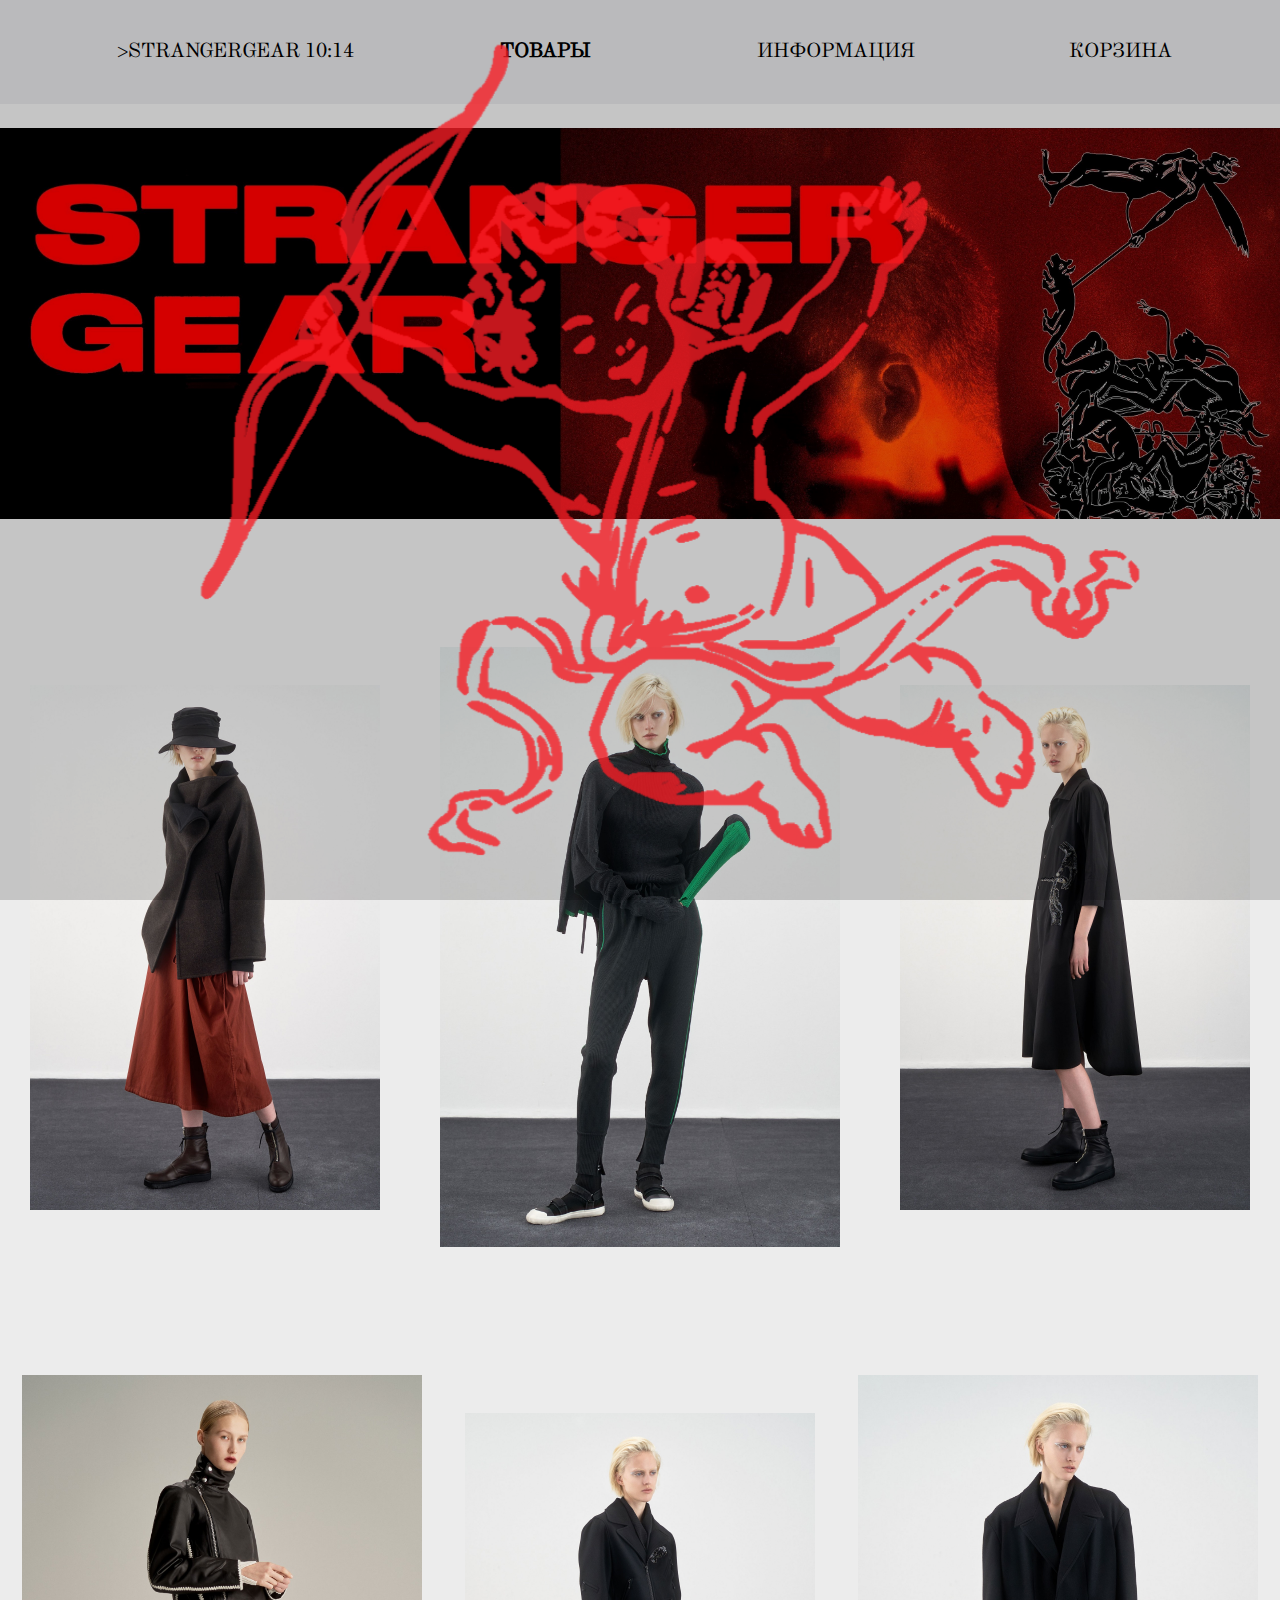
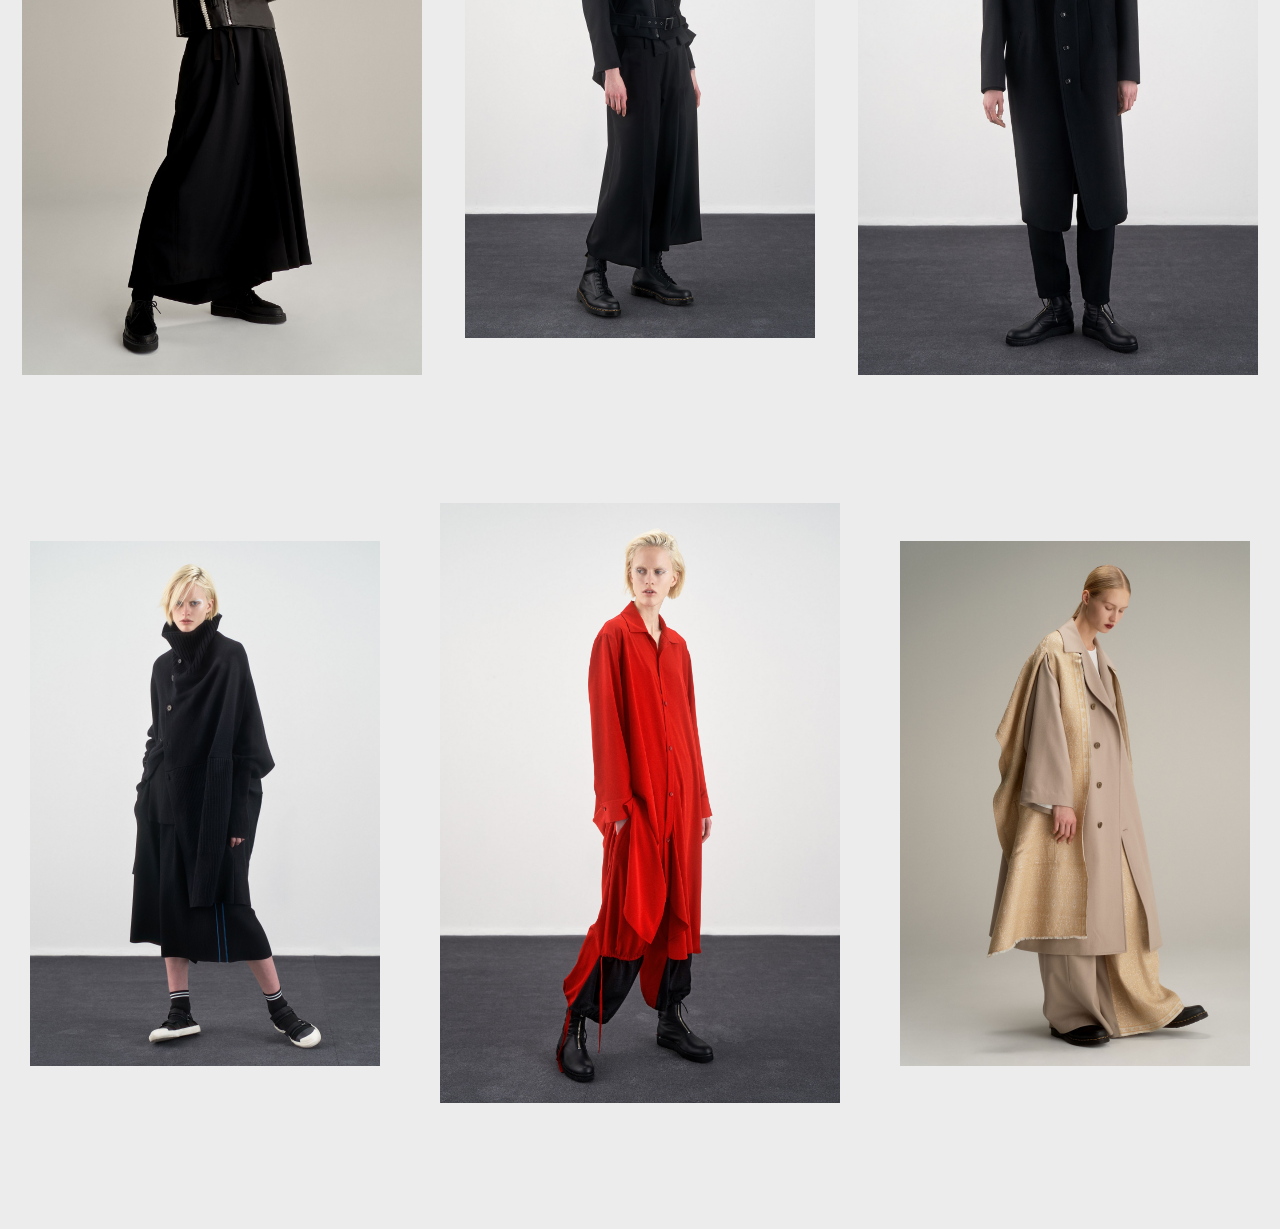
==== public/index.html @ 460a6085 "основа" ====
<!DOCTYPE html>
<html lang="ru">

<head>
    
    <meta http-equiv="X-UA-Compatible" content="IE=edge">
   <meta name="viewport" content="width=device-width, initial-scale=1">
    <title>>STRANGERGEAR</title>
    <link href="css/bootstrap.min.css" rel="stylesheet">
     <link href="css/project.css" rel="stylesheet" type="text/css">
    <meta charset="UTF-8">
    <link rel="shortcut icon" href="img/favicon.ico" type="image/png">
    <!-- Custome Styles -->
   <style>
   	html{
   		 overflow-y:scroll;
   	}
       body{
        background-color:#ececec;
       	 overflow-y:scroll;

       }
   </style>
   
    <link rel="shortcut icon" href="./img/favicon.png" type="image/png">

</head>
 
      <div class="modal fade"id="exampleModal" tabindex="-1" role="dialog" aria-labelledby="exampleModalLabel" aria-hidden="true">
  <div class="modal-dialog" role="document">
    
       
    <div class="modal-content">
      	
          
      
      <div class="modal-body">
        <div class="text" id="md" ></div>
      </div>

      </div>
      <div class="modal-footer" id="footer"> </div>
    </div>
  </div>
  
<body>
	<div id="preloader_malc">
     <div class="Flex">

         <img class = "angel" src="img/start4.png" >
     </div>
     </div>
	   
    

  
	   


   <header >  
  
    
    <div class="Flex2">
      <div  id="doc_time"> </div>
      <div style="font-weight:700;">ТОВАРЫ</div>
      <div><a style="cursor:pointer" href="info.html">ИНФОРМАЦИЯ</a></div> 
      
       <div style="cursor:pointer" id="card-holder">КОРЗИНА</div>
       </div>
    </header>



<div class="Flex3" id="card">

	<div id="cardyfi">
		 <div class="textClose">Выйти из корзины</div>
	</div>
    <div id="all-price"></div>
    <div id="buttonBuy">Оформить заказ</div>
    
    
   </div> 

  
<div class="Flex">

<div class="slideshow">

  <div class="mySlides">
    <img src="img/kyoto.jpg" style="height:auto;width:100%">
  </div>

  <div class="mySlides">
    <img src="img/nm2.png" style="height:auto;width:100%;">
  </div>
  
  </div>
        
        <img id="img1" class="image1" src="img/1.jpg" type="button" data-toggle="modal"  data-target="#exampleModal">        
        <img id="img2" class="image" src="img/2.jpg" type="button" data-toggle="modal"  data-target="#exampleModal" >           
        <img  id="img3"class="image1" src="img/3.jpg"  type="button" data-toggle="modal"  data-target="#exampleModal">
           

    </div>
    <div class="Flex">

        <img id="img4" class="image" src="img/4.jpg"  type="button" data-toggle="modal"  data-target="#exampleModal"> 
        <img id="img5" class="image1" src="img/5.jpg"  type="button" data-toggle="modal"  data-target="#exampleModal">
        <img  id="img6" class="image" src="img/6.jpg"  type="button" data-toggle="modal"  data-target="#exampleModal">
       
        </div>

    <div class="Flex">
        
        <img id="img7" class="image1" src="img/7.jpg"  type="button" data-toggle="modal"  data-target="#exampleModal">             
        <img id="img8" class="image" src="img/8.jpg"  type="button" data-toggle="modal"  data-target="#exampleModal">    
        <img id="img9" class="image1" src="img/9.jpg" type="button" data-toggle="modal"  data-target="#exampleModal">
     
    </div>
    
    <footer><div class="FlexFooter">
      
      <div></div>
      <div></div> 
      
       <div></div>
       </div></footer>

<script src="js/jquery.min.js"></script>
<script src="https://ajax.googleapis.com/ajax/libs/jquery/1.12.4/jquery.min.js">
</script>
   <script src="js/jquery-1.10.2.min.js"></script>
        <script src="js/bootstrap.min.js"></script>
       <script type="text/javascript" src="js/itemInfo.js"></script>
        <script type="text/javascript" src="js/buyInfo.js"></script>
        <script type="text/javascript" src="js/Slider.js"></script>

    <script >
    	


      

$(document).ready(function(){
 $("#card-holder").click(function(){
   $('#card').animate({width:'toggle'}, 450)
   $( "#card" ).css( {"filter":"blur(0px)"});
    $(".Flex2" ).css( {"filter":"blur(7px)"});
    $(".Flex" ).css( {"filter":"blur(7px)"});
     $(".Flex2" ).css( {"pointer-events":" none"});
    $(".Flex" ).css( {"pointer-events":" none"});
     
 });
 $(".textClose").click(function(){
   $('#card').animate({width:'toggle'}, 450)
     $(".Flex2" ).css( {"filter":"blur(0px)"});
    $(".Flex" ).css( {"filter":"blur(0px)"});
     $(".Flex2" ).css( {"pointer-events":" auto"});
    $(".Flex" ).css( {"pointer-events":" auto"});

    
 });


});



 $( ".image" ).mouseenter(function() {

  $( "img" ).css( {"filter":"blur(7px)"});
   $( this ).css( {"filter":"blur(0px)"});
  
});
   $( ".image" ).mouseleave(function() {
  $( "img" ).css( {"filter":"blur(0px)"});
});
   $( ".image1" ).mouseenter(function() {

  $( "img" ).css( {"filter":"blur(7px)"});
   $( this  ).css( {"filter":"blur(0px)"});
  
});
   $( ".image1" ).mouseleave(function() {
  $( "img" ).css( {"filter":"blur(0px)"});
});


function clock() {
var d = new Date();
var hours = d.getHours();
var minutes = d.getMinutes();
if (hours <= 9) hours = "0" + hours;
if (minutes <= 9) minutes = "0" + minutes;
date_time = ">STRANGERGEAR " + hours + ":" + minutes;
 document.getElementById("doc_time").innerHTML = date_time;
 setTimeout("clock()", 1000);
}
clock();



let x=1;
function op(){
       document.getElementById("preloader_malc").style.opacity = x;
        x=x-0.01;
        if(x<0)
         clearInterval(intervalID);

}
      var intervalID= setInterval("op()",40);
        setTimeout(function() {
            document.getElementById("preloader_malc").style.display = "none";
            

        }, 4600);
      


// $("#card-holder").click(function(){$("#card").slideToggle(1000)});
//  var a = {
//     0: function () {
//         document.getElementById("card-holder").style.fontWeight=700;
        
        
//     },
//     1: function () {
//         document.getElementById("card-holder").style.fontWeight=300;
       
         
//     }
// }, b = -1;
// document.getElementById("card-holder").onclick = function () {
//     a[++b % 2]()
// };






</script>


</body>
</html>
---- public/css/project.css ----
.slideshow {
	padding-top:10%; 
	width:100%;
	height:auto;
   transition:1s;
  position: relative;
  margin: auto;
}
.mySlides {

    display: none;
}


.Flex{
	   display:flex;
	   flex-direction: row; 
	   font-family:'let'; 
		 align-content:center;
		  align-items:center;
		  justify-content:space-around;
		flex-wrap:wrap;
	}
	.Flex3{
   display:flex;
	   flex-direction: row; 
	   font-family:'let'; 
		 align-content:center;
		  align-items:center;
		  justify-content:space-around;
		flex-wrap:wrap;
		overflow:hidden;
	}




/*модальное окно*/


 .textprice{
	margin-top:20px;
	padding-top:10px;
	font-weight:500;
	font-size:25px;
	border-top:solid 1px black;
	
}


.textmodal{

	padding-top:10px;
	padding-bottom:10px;
	font-weight:500;
	font-size:18px;
	border-bottom:solid 1px black;
	
}
.modal-content{
	
	height:auto;
	 background-color:#dfdfe1;
	 text-align:center;
	 border: none;
margin: auto;
}


.modal-dialog{
border:solid 1px red; /* адаптивность*/
	background-color:#dfdfe1;
	   text-align:center;
	   margin: auto;
	   height:auto;


	 
}

.btn-secondary{
	font-weight:500;
	 border: 2px black;
	 padding: 15px;
	font-size: 25px;
	 background-color:#dfdfe1;	
	margin-bottom:10px; 
	transition:all 0.3s;
}
.modal-image{
	height: 200px;
	width: auto;
	float:left;
}
.modal-div
{


height: auto;
padding-top:10px;
padding-bottom:50px;
padding-right:50px;
padding-left:50px;

}
.modal-div2
{


display: inline;
width:400px;
height: auto;
padding: auto;
margin:10px;

}
.modal-footer{
	height:100px;
	text-align:center;
}
.btn-primary{

  border:none;
  background-color:#dfdfe1;	
}
	.modal{

	      
		 	padding-top: 100px;
		 opacity:0.3;
		 font-family:'let';
	}

	.text{
		
	z-index:1;
	padding:5px;
	font-weight:500;
	font-size:18px;  /* адаптивность*/
	text-indent:10px;
	
}
   

/*футер*/

footer{
  margin-top:40px; 
  width: 100%; 
   padding-top: 10px;

     
   
}
.FlexFooter{
       
       
	   display:flex;
	   flex-direction: row; 
	   font-family:'let';
	   padding:2%;
		 align-content:center;
		  align-items:center;
		  justify-content:space-around;
		flex-wrap:wrap;
		text-indent:10%;


	}
	
   .FlexFooter>div{
   white-space:	nowrap;
	 font-size:140%;
     
     width:auto;
     padding-top:1%; 
     padding-right:2%; 
   color: white;
      padding-bottom:1%; 
     font-weight:500;
     

	}
	


/*хедер*/



header{
	
	
	z-index: 3;
 position: fixed;
    top: 0;
    left: 0;
    width: 100%; 
}
		.Flex2{
       background-color:#dfdfe1;
     
	   display:flex;
	   flex-direction: row; 
	   font-family:'let';
	   padding:2%;
		 align-content:center;
		  align-items:center;
		  justify-content:space-around;
		flex-wrap:wrap;
		text-indent:10%;


	}
	
   .Flex2>div{
   white-space:	nowrap;
	 font-size:140%;
     color:black;
     width:auto;
     padding-top:1%; 
     padding-right:2%; 
   
      padding-bottom:1%; 
     font-weight:500;
     

	}
	




/*             */





	

	/* адаптивность*/


.image {
	transition: 1s;
  position: relative;
  width: 400px;
  height: auto;
  cursor: pointer;
 
  margin-top:10%;

}

#image2 {
	
  position: relative;
  width: 400px;
  height: auto;
  cursor: pointer;
 padding-bottom:30px;

}

.image1 {
	transition: 1s;
	margin-top: 10%;
	position: relative;
  width: 350px;
  height: auto;
cursor: pointer;
}





/* Загрузка и колючая проволка */
#infodezign{
		border-bottom:solid 1px black;
    margin-right: 20%;
	font-weight:600;
	font-size:160%;
	display:inline-block;
	position: absolute;
	left:20%;
	top:25%;

}
.pr1{

	padding-top:20%;  /* адаптивность*/
	width:15%;
	
    left:5%;
    top:20%;
    padding:5px;
    position: absolute;
	display:inline-block;
}


.angel{
	height:90%; 
	width:auto
}
	#preloader_malc {
		overflow-y:none;
		position:fixed;
		top: 0;
		left: 0;
		right: 0;
		bottom: 0;
		background: rgba(1, 0, 0, .2);
		z-index: 99
	}

	#preloader_malc div {
		text-align: center;
		position: fixed;
		z-index: 999;
		top: 0;
		left: 60px;
		right: 0;
		bottom: 0;
		margin: auto
	}
	        


/*             */


/* Корзина*/
	
	


#card-holder{
	cursor: pointer;
}
	.card-item{
		
	margin-left:50px;
	margin-right:50px;
	padding-top:20px;
	padding-bottom:20px;
	border-bottom:solid 1px black;
	}

.text-card{
	z-index:1;
	
	font-weight:500;
	font-size:18px;  /* адаптивность*/
	text-indent:10px;
}
	#card{
		height: 60%; /* Full-height: remove this if you want "auto" height */
    width:100%; /* Set the width of the sidebar */
    position: fixed; /* Fixed Sidebar (stay in place on scroll) */
    z-index: 1; /* Stay on top */
    top: 0; /* Stay at the top */
    right:0;
    background-color:#ececec; /* Black */
    overflow-y:auto;
    padding-top: 20px;
 
    display:none;
    z-index:3;
    border-left: 2px solid red;
    border-right: 2px solid red;
    border-bottom: 2px solid red;
    white-space: nowrap;
  
   
     
}


.textClose{
		margin-right:50px;
		padding-right:50px;
	cursor:pointer;
	margin-left: 50px;
	margin-bottom: 10px;
	margin-top: 20px;
	padding-top:15px;
	padding-bottom:15px;
	font-weight:600;
	font-size:150%;
	border-bottom:solid 1px black;
	
}

#buttonBuy{

margin-left:40%;
margin-right:50%;
cursor:pointer;
font-weight:600;
font-size:150%;
margin-top: 30px;
margin-bottom: 30px;

}
.minus{

	-moz-user-select: none;
-khtml-user-select: none;
user-select: none;   
display:inline-block;
  margin-left: 7px;
  width: 38px;
  padding:0px;
  height: 40px;
 text-align: center;
  font-size:27px;
  cursor: pointer;
  border-radius: 50%;
  border: solid 1px black;

}

#all-price{
padding-top:20px;
font-size:200%;
line-height:10px;
margin-left:60%;
display: inline-block;

}
.price{
padding-top:30px;
font-size:170%;
line-height:10px;
margin-left:55%;
display: inline-block;

}
.count{
padding-top:30px;
font-size:22px;
line-height:10px;
margin-left:10px;
display: inline-block;

}
 
 .btn-secondary:hover{
  box-shadow: 0px -5px 0 #a1a1a1  inset;
}


/*             */
#img10{
	padding-left:3%;
	padding-right:1%;
	width:96%;
}

@font-face 
{font-family:let;/* Задаем имя шрифта */
src:url('1243.ttf')}
.image:hover{
  transform: scale(1.2);
}
.image1:hover{
  transform: scale(1.2);
}
a{
color:black;
text-decoration:none; 
}
a:hover{
color:black;
text-decoration:none; 
}
@-webkit-keyframes fade-in {   0% { opacity: 0.01; }   100% { opacity: 1; }   }
@-moz-keyframes    fade-in {   0% { opacity: 0.01; }   100% { opacity: 1; }   }
@-o-keyframes      fade-in {   0% { opacity: 0.01; }   100% { opacity: 1; }   }
@keyframes         fade-in {   0% { opacity: 0.01; }   100% { opacity: 1; }   }
 
body {
  -webkit-animation: fade-in 2s linear; /* Safari 4+ */
  -moz-animation: fade-in 2s linear; /* Fx 5+ */
  -o-animation: fade-in 2s linear; /* Opera 12+ */
  animation: fade-in 2s linear; /* IE 10+, Fx 29+ */
}
@media screen and (max-width:845px) {
	#preloader_malc div {
		text-align: center;
		position: fixed;
		z-index: 999;
		top: 0;
		left: 40px;
		right: 0;
		bottom: 0;
		margin: auto
	}
	.angel{
	height:80%; 
	width:auto
}
	.image:hover{
  transform: scale(1);
}
.image1:hover{
  transform: scale(1);
}
	.pr1{
	
	display: none;
	transform: rotate(90deg);
}
		#infodezign{
    border-bottom:solid 1px black;
    margin-right: 10%;
	font-weight:600;
	font-size:150%;
	display:inline-block;
	position: absolute;
	left:10%;
	top:30%;

}

		.card-item{
		
	margin-left:30px;
	
	}

	
  
#card{
		height: 85%; /* Full-height: remove this if you want "auto" height */
     /* Set the width of the sidebar */   
}
.Flex2>div{
   
	 font-size:100%;
     color:black;
     width:auto;
     padding-top:1%; 
      padding-bottom:1%; 
       padding-right:3%; 
     font-weight:500;
     

	}




/* адаптивность modal*/
.btn-secondary{
	
	 padding: 5px;
	font-size: 20px;
	 background-color:#dfdfe1;	
	 
	transition:all 0.3s;
}

.modal-footer{
	height:70px;
	
}
.modal-dialog{
    border:solid 1px red; /* адаптивность*/
	background-color:#dfdfe1;
	   text-align:center;
	   margin: auto;
	   height:auto;
       width:350px;
	 
}
.text{
	padding:3px;
	font-size:15px;  
	
}

.textprice{
	font-size:20px;
}


.textmodal{
	font-size:13px;
	
}

/* адаптивность modal*/







.buy{
	font-weight:700;
	font-size:10px;
	cursor:pointer;
	 line-height:50px;
}

.slideshow{
	display:none;
	
}
.image1 {
	margin-top: 20%;
	
}
}
@media screen and (max-width:500px) {
.price{
padding-top:30px;
font-size:15px;
line-height:10px;
margin-left:40%;

}
.text-card{
	z-index:1;
	
	font-weight:500;
	font-size:12px;  /* адаптивность*/
	text-indent:10px;
}
#all-price{
font-size:15px;
}
#buttonBuy{


font-size:110%;
margin-left:35%;


}
.textClose{
		
	font-size:15px;
	
	
}
}
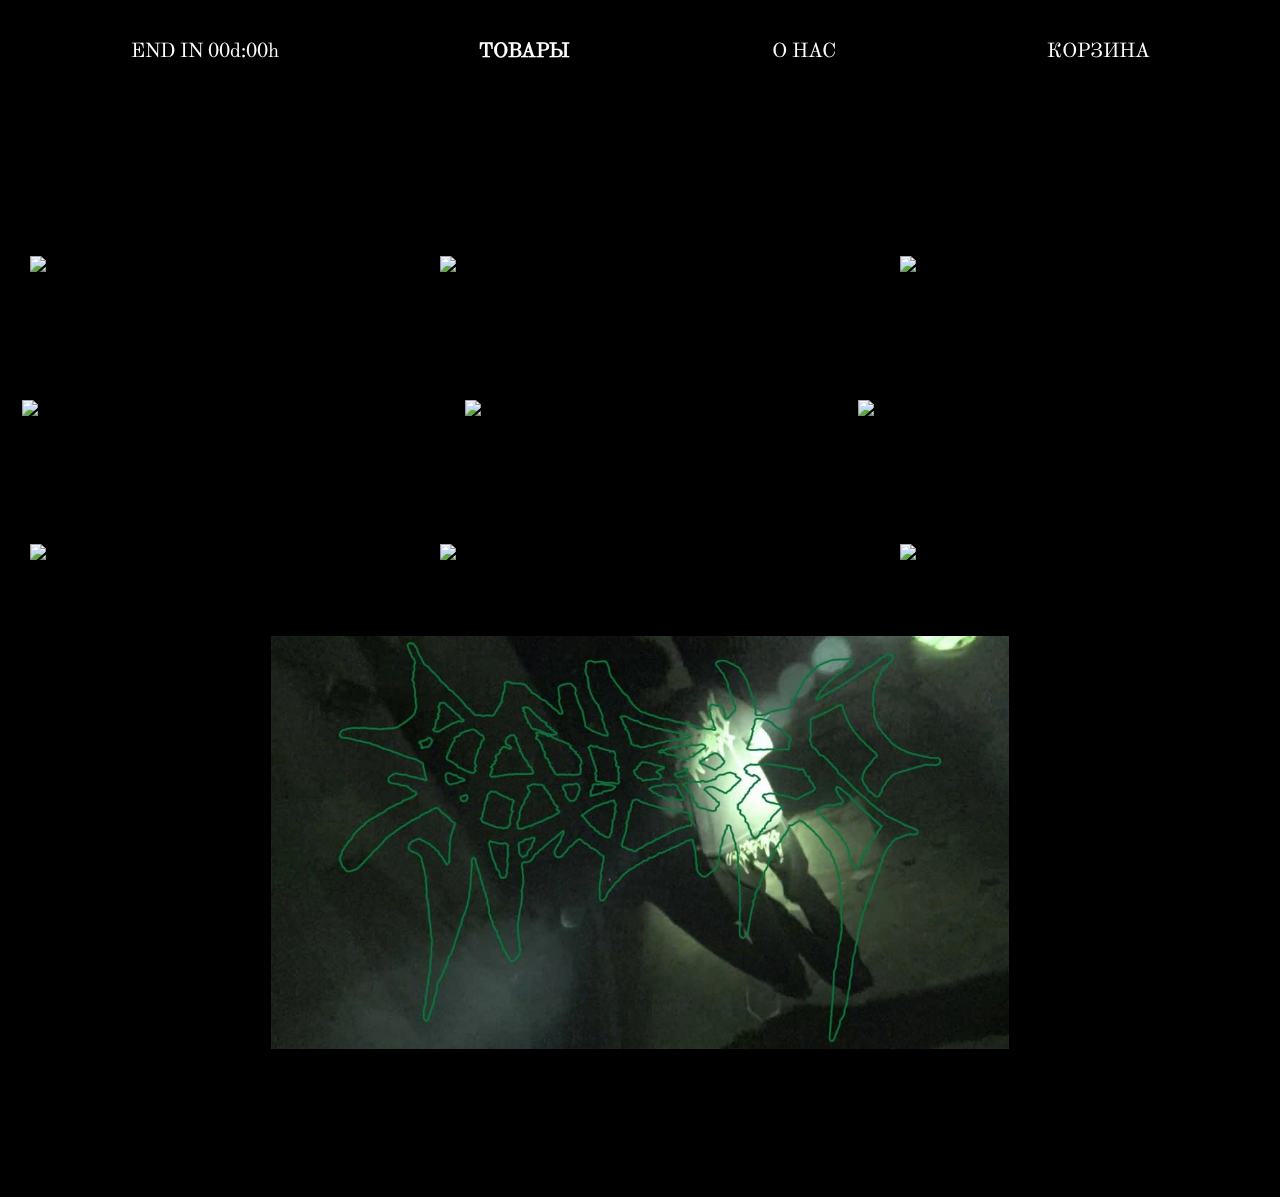
==== commit 0ac757e9: "сжатая версия + версия для мобилок" ====
--- a/public/index.html
+++ b/public/index.html
@@ -5,27 +5,26 @@
     
     <meta http-equiv="X-UA-Compatible" content="IE=edge">
    <meta name="viewport" content="width=device-width, initial-scale=1">
-    <title>>STRANGERGEAR</title>
+    <title>STRANGERGEAR</title>
     <link href="css/bootstrap.min.css" rel="stylesheet">
      <link href="css/project.css" rel="stylesheet" type="text/css">
     <meta charset="UTF-8">
     <link rel="shortcut icon" href="img/favicon.ico" type="image/png">
     <!-- Custome Styles -->
    <style>
-   	html{
-   		 overflow-y:scroll;
-   	}
+   	
        body{
-        background-color:#ececec;
-       	 overflow-y:scroll;
-
+        
+       	 
+        background-image:url(img/background.svg);
+         background-color:black;
        }
    </style>
    
-    <link rel="shortcut icon" href="./img/favicon.png" type="image/png">
+    <link rel="shortcut icon" href="img/favicon.png" type="image/png">
 
 </head>
- 
+ <script type="text/javascript" src="js/timer.js"></script>
       <div class="modal fade"id="exampleModal" tabindex="-1" role="dialog" aria-labelledby="exampleModalLabel" aria-hidden="true">
   <div class="modal-dialog" role="document">
     
@@ -44,12 +43,7 @@
   </div>
   
 <body>
-	<div id="preloader_malc">
-     <div class="Flex">
-
-         <img class = "angel" src="img/start4.png" >
-     </div>
-     </div>
+	
 	   
     
 
@@ -61,9 +55,9 @@
   
     
     <div class="Flex2">
-      <div  id="doc_time"> </div>
+      <div  id="doc_time">END IN 00d:00h</div>
       <div style="font-weight:700;">ТОВАРЫ</div>
-      <div><a style="cursor:pointer" href="info.html">ИНФОРМАЦИЯ</a></div> 
+      <div><a style="cursor:pointer;color: white" href="info.html">О НАС</a></div> 
       
        <div style="cursor:pointer" id="card-holder">КОРЗИНА</div>
        </div>
@@ -96,151 +90,43 @@
   </div>
   
   </div>
-        
-        <img id="img1" class="image1" src="img/1.jpg" type="button" data-toggle="modal"  data-target="#exampleModal">        
-        <img id="img2" class="image" src="img/2.jpg" type="button" data-toggle="modal"  data-target="#exampleModal" >           
-        <img  id="img3"class="image1" src="img/3.jpg"  type="button" data-toggle="modal"  data-target="#exampleModal">
+       
+        <img id="img1" class="image1" src="img/1.png" type="button" data-toggle="modal"  data-target="#exampleModal">        
+        <img id="img2" class="image" src="img/2.png" type="button" data-toggle="modal"  data-target="#exampleModal" >           
+        <img  id="img3"class="image1" src="img/3.png"  type="button" data-toggle="modal"  data-target="#exampleModal">
            
 
     </div>
     <div class="Flex">
 
-        <img id="img4" class="image" src="img/4.jpg"  type="button" data-toggle="modal"  data-target="#exampleModal"> 
-        <img id="img5" class="image1" src="img/5.jpg"  type="button" data-toggle="modal"  data-target="#exampleModal">
-        <img  id="img6" class="image" src="img/6.jpg"  type="button" data-toggle="modal"  data-target="#exampleModal">
+        <img id="img4" class="image" src="img/4.png"  type="button" data-toggle="modal"  data-target="#exampleModal"> 
+        <img id="img5" class="image1" src="img/5.png"  type="button" data-toggle="modal"  data-target="#exampleModal">
+        <img  id="img6" class="image" src="img/6.png"  type="button" data-toggle="modal"  data-target="#exampleModal">
        
         </div>
 
     <div class="Flex">
         
-        <img id="img7" class="image1" src="img/7.jpg"  type="button" data-toggle="modal"  data-target="#exampleModal">             
-        <img id="img8" class="image" src="img/8.jpg"  type="button" data-toggle="modal"  data-target="#exampleModal">    
-        <img id="img9" class="image1" src="img/9.jpg" type="button" data-toggle="modal"  data-target="#exampleModal">
+        <img id="img7" class="image1" src="img/7.png"  type="button" data-toggle="modal"  data-target="#exampleModal">             
+        <img id="img8" class="image" src="img/8.png"  type="button" data-toggle="modal"  data-target="#exampleModal">    
+        <img id="img9" class="image1" src="img/9.png" type="button" data-toggle="modal"  data-target="#exampleModal">
      
     </div>
     
     <footer><div class="FlexFooter">
       
-      <div></div>
-      <div></div> 
+      <img src ="img/footer.jpg">
       
-       <div></div>
        </div></footer>
 
 <script src="js/jquery.min.js"></script>
-<script src="https://ajax.googleapis.com/ajax/libs/jquery/1.12.4/jquery.min.js">
-</script>
-   <script src="js/jquery-1.10.2.min.js"></script>
-        <script src="js/bootstrap.min.js"></script>
-       <script type="text/javascript" src="js/itemInfo.js"></script>
-        <script type="text/javascript" src="js/buyInfo.js"></script>
-        <script type="text/javascript" src="js/Slider.js"></script>
-
-    <script >
-    	
-
-
-      
-
-$(document).ready(function(){
- $("#card-holder").click(function(){
-   $('#card').animate({width:'toggle'}, 450)
-   $( "#card" ).css( {"filter":"blur(0px)"});
-    $(".Flex2" ).css( {"filter":"blur(7px)"});
-    $(".Flex" ).css( {"filter":"blur(7px)"});
-     $(".Flex2" ).css( {"pointer-events":" none"});
-    $(".Flex" ).css( {"pointer-events":" none"});
-     
- });
- $(".textClose").click(function(){
-   $('#card').animate({width:'toggle'}, 450)
-     $(".Flex2" ).css( {"filter":"blur(0px)"});
-    $(".Flex" ).css( {"filter":"blur(0px)"});
-     $(".Flex2" ).css( {"pointer-events":" auto"});
-    $(".Flex" ).css( {"pointer-events":" auto"});
-
+<script src="js/jquery-1.10.2.min.js"></script>
+<script src="js/bootstrap.min.js"></script>
+<script type="text/javascript" src="js/itemInfo.js"></script>
+<script type="text/javascript" src="js/buyInfo.js"></script>
+<script type="text/javascript" src="js/slider.js"></script>
+<script type="text/javascript" src="js/blur.js"></script>
     
- });
-
-
-});
-
-
-
- $( ".image" ).mouseenter(function() {
-
-  $( "img" ).css( {"filter":"blur(7px)"});
-   $( this ).css( {"filter":"blur(0px)"});
-  
-});
-   $( ".image" ).mouseleave(function() {
-  $( "img" ).css( {"filter":"blur(0px)"});
-});
-   $( ".image1" ).mouseenter(function() {
-
-  $( "img" ).css( {"filter":"blur(7px)"});
-   $( this  ).css( {"filter":"blur(0px)"});
-  
-});
-   $( ".image1" ).mouseleave(function() {
-  $( "img" ).css( {"filter":"blur(0px)"});
-});
-
-
-function clock() {
-var d = new Date();
-var hours = d.getHours();
-var minutes = d.getMinutes();
-if (hours <= 9) hours = "0" + hours;
-if (minutes <= 9) minutes = "0" + minutes;
-date_time = ">STRANGERGEAR " + hours + ":" + minutes;
- document.getElementById("doc_time").innerHTML = date_time;
- setTimeout("clock()", 1000);
-}
-clock();
-
-
-
-let x=1;
-function op(){
-       document.getElementById("preloader_malc").style.opacity = x;
-        x=x-0.01;
-        if(x<0)
-         clearInterval(intervalID);
-
-}
-      var intervalID= setInterval("op()",40);
-        setTimeout(function() {
-            document.getElementById("preloader_malc").style.display = "none";
-            
-
-        }, 4600);
-      
-
-
-// $("#card-holder").click(function(){$("#card").slideToggle(1000)});
-//  var a = {
-//     0: function () {
-//         document.getElementById("card-holder").style.fontWeight=700;
-        
-        
-//     },
-//     1: function () {
-//         document.getElementById("card-holder").style.fontWeight=300;
-       
-         
-//     }
-// }, b = -1;
-// document.getElementById("card-holder").onclick = function () {
-//     a[++b % 2]()
-// };
-
-
-
-
-
-
-</script>
 
 
 </body>
--- a/public/css/project.css
+++ b/public/css/project.css
@@ -3,17 +3,26 @@
 	padding-top:10%; 
 	width:100%;
 	height:auto;
-   transition:1s;
+   
   position: relative;
   margin: auto;
 }
 .mySlides {
-
+   
     display: none;
 }
 
+.mySlides > img{
+	 transition:1s;
+}
+
+html{
+	padding:0;
+	overflow:visible;
+}
 
 .Flex{
+
 	   display:flex;
 	   flex-direction: row; 
 	   font-family:'let'; 
@@ -23,6 +32,7 @@
 		flex-wrap:wrap;
 	}
 	.Flex3{
+		
    display:flex;
 	   flex-direction: row; 
 	   font-family:'let'; 
@@ -40,6 +50,7 @@
 
 
  .textprice{
+
 	margin-top:20px;
 	padding-top:10px;
 	font-weight:500;
@@ -59,18 +70,21 @@
 	
 }
 .modal-content{
-	
+	background-position: center; 
+  background-image:url(/img/background.svg) ;
+  background-repeat: no-repeat;
 	height:auto;
-	 background-color:#dfdfe1;
+	 background-color:black;
 	 text-align:center;
-	 border: none;
+	 border: red;
 margin: auto;
 }
 
 
 .modal-dialog{
+
 border:solid 1px red; /* адаптивность*/
-	background-color:#dfdfe1;
+	background-color:black;
 	   text-align:center;
 	   margin: auto;
 	   height:auto;
@@ -80,63 +94,41 @@
 }
 
 .btn-secondary{
-	font-weight:500;
+	color:white;
+	font-weight:200;
 	 border: 2px black;
 	 padding: 15px;
 	font-size: 25px;
-	 background-color:#dfdfe1;	
+
+	 background-color:black;	
 	margin-bottom:10px; 
 	transition:all 0.3s;
 }
-.modal-image{
-	height: 200px;
-	width: auto;
-	float:left;
-}
-.modal-div
-{
-
-
-height: auto;
-padding-top:10px;
-padding-bottom:50px;
-padding-right:50px;
-padding-left:50px;
-
-}
-.modal-div2
-{
-
-
-display: inline;
-width:400px;
-height: auto;
-padding: auto;
-margin:10px;
-
-}
+
+
 .modal-footer{
+    border-color: red;
 	height:100px;
 	text-align:center;
 }
 .btn-primary{
-
+  
   border:none;
-  background-color:#dfdfe1;	
+   
 }
 	.modal{
 
-	      
+	        
 		 	padding-top: 100px;
 		 opacity:0.3;
 		 font-family:'let';
 	}
 
 	.text{
-		
+	color:white;	
 	z-index:1;
 	padding:5px;
-	font-weight:500;
+	font-weight:200;
 	font-size:18px;  /* адаптивность*/
 	text-indent:10px;
 	
@@ -169,18 +161,9 @@
 
 	}
 	
-   .FlexFooter>div{
-   white-space:	nowrap;
-	 font-size:140%;
-     
-     width:auto;
-     padding-top:1%; 
-     padding-right:2%; 
-   color: white;
-      padding-bottom:1%; 
-     font-weight:500;
-     
-
+   .FlexFooter>img{
+    width:60%;
+    padding-bottom:10%;
 	}
 	
 
@@ -199,8 +182,9 @@
     width: 100%; 
 }
 		.Flex2{
-       background-color:#dfdfe1;
-     
+		transition: 1s;
+        border-color:red;
+       opacity:0;
 	   display:flex;
 	   flex-direction: row; 
 	   font-family:'let';
@@ -213,11 +197,15 @@
 
 
 	}
-	
+
+	.Flex2:hover{
+		opacity:1;
+	}
    .Flex2>div{
+
    white-space:	nowrap;
 	 font-size:140%;
-     color:black;
+     color:white;
      width:auto;
      padding-top:1%; 
      padding-right:2%; 
@@ -279,9 +267,9 @@
 
 /* Загрузка и колючая проволка */
 #infodezign{
-		border-bottom:solid 1px black;
+	color:white;		
     margin-right: 20%;
-	font-weight:600;
+	font-weight:200;
 	font-size:160%;
 	display:inline-block;
 	position: absolute;
@@ -291,43 +279,13 @@
 }
 .pr1{
 
-	padding-top:20%;  /* адаптивность*/
-	width:15%;
-	
-    left:5%;
-    top:20%;
-    padding:5px;
-    position: absolute;
-	display:inline-block;
-}
-
-
-.angel{
-	height:90%; 
-	width:auto
-}
-	#preloader_malc {
-		overflow-y:none;
-		position:fixed;
-		top: 0;
-		left: 0;
-		right: 0;
-		bottom: 0;
-		background: rgba(1, 0, 0, .2);
-		z-index: 99
-	}
-
-	#preloader_malc div {
-		text-align: center;
-		position: fixed;
-		z-index: 999;
-		top: 0;
-		left: 60px;
-		right: 0;
-		bottom: 0;
-		margin: auto
-	}
-	        
+	padding-top:10%;  /* адаптивность*/
+	width:100%;
+    
+}
+
+
+
 
 
 /*             */
@@ -364,7 +322,8 @@
     z-index: 1; /* Stay on top */
     top: 0; /* Stay at the top */
     right:0;
-    background-color:#ececec; /* Black */
+    
+     color:white;/* Black */
     overflow-y:auto;
     padding-top: 20px;
  
@@ -490,31 +449,14 @@
   animation: fade-in 2s linear; /* IE 10+, Fx 29+ */
 }
 @media screen and (max-width:845px) {
-	#preloader_malc div {
-		text-align: center;
-		position: fixed;
-		z-index: 999;
-		top: 0;
-		left: 40px;
-		right: 0;
-		bottom: 0;
-		margin: auto
-	}
-	.angel{
-	height:80%; 
-	width:auto
-}
+	
 	.image:hover{
   transform: scale(1);
 }
 .image1:hover{
   transform: scale(1);
 }
-	.pr1{
-	
-	display: none;
-	transform: rotate(90deg);
-}
+	
 		#infodezign{
     border-bottom:solid 1px black;
     margin-right: 10%;
@@ -542,13 +484,18 @@
 .Flex2>div{
    
 	 font-size:100%;
-     color:black;
+     color:white;
      width:auto;
      padding-top:1%; 
       padding-bottom:1%; 
        padding-right:3%; 
-     font-weight:500;
+     font-weight:200;
      
+
+	}
+	.Flex2{
+   
+	 opacity:1;
 
 	}
 
@@ -560,18 +507,20 @@
 	
 	 padding: 5px;
 	font-size: 20px;
-	 background-color:#dfdfe1;	
+	background-color:black;
 	 
 	transition:all 0.3s;
 }
 
 .modal-footer{
+	background-color:black;
+	border-color: red;
 	height:70px;
 	
 }
 .modal-dialog{
     border:solid 1px red; /* адаптивность*/
-	background-color:#dfdfe1;
+	background-color:black;
 	   text-align:center;
 	   margin: auto;
 	   height:auto;
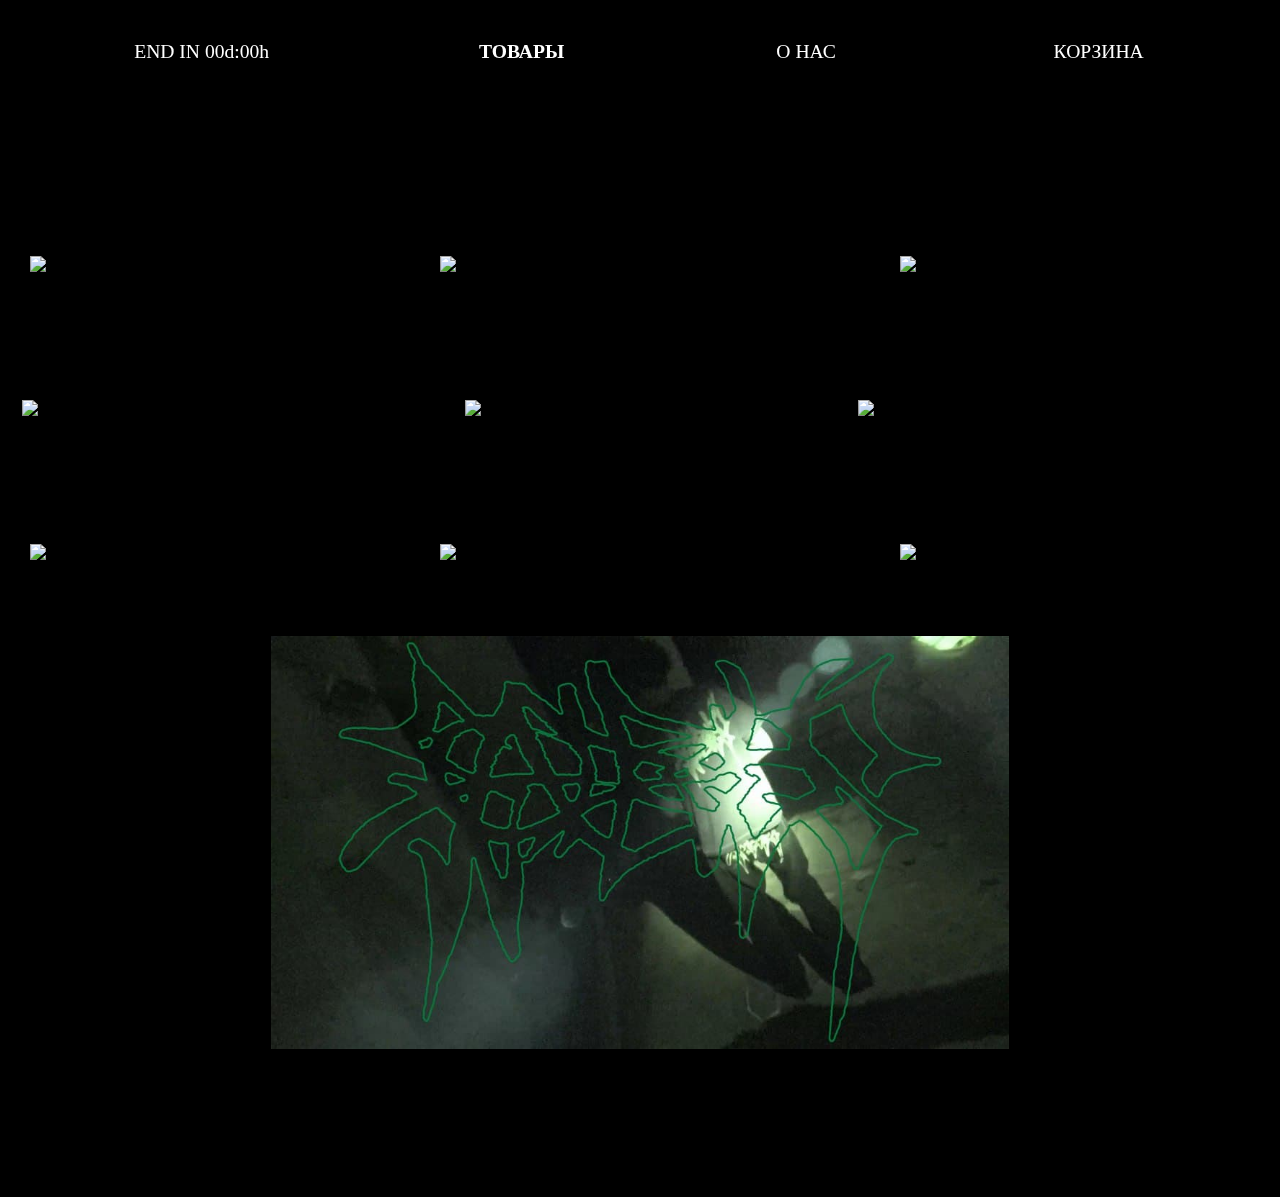
==== commit 904e2567: "структуризация+почта" ====
--- a/public/index.html
+++ b/public/index.html
@@ -7,24 +7,26 @@
    <meta name="viewport" content="width=device-width, initial-scale=1">
     <title>STRANGERGEAR</title>
     <link href="css/bootstrap.min.css" rel="stylesheet">
-     <link href="css/project.css" rel="stylesheet" type="text/css">
+     <link href="css/general.css" rel="stylesheet" type="text/css">
+     <link href="css/main-page.css" rel="stylesheet" type="text/css">
+     <link href="css/basket.css" rel="stylesheet" type="text/css">
+     <link href="css/navbar.css" rel="stylesheet" type="text/css">
+     <link href="css/slider.css" rel="stylesheet" type="text/css">
+     <link href="css/modal-window.css" rel="stylesheet" type="text/css">
     <meta charset="UTF-8">
     <link rel="shortcut icon" href="img/favicon.ico" type="image/png">
     <!-- Custome Styles -->
-   <style>
-   	
-       body{
-        
-       	 
-        background-image:url(img/background.svg);
-         background-color:black;
-       }
+   
+   <style type="text/css">
+     body{
+      background-image:url(img/background.svg);
+     }
    </style>
-   
     <link rel="shortcut icon" href="img/favicon.png" type="image/png">
 
 </head>
  <script type="text/javascript" src="js/timer.js"></script>
+
       <div class="modal fade"id="exampleModal" tabindex="-1" role="dialog" aria-labelledby="exampleModalLabel" aria-hidden="true">
   <div class="modal-dialog" role="document">
     
@@ -41,13 +43,13 @@
       <div class="modal-footer" id="footer"> </div>
     </div>
   </div>
-  
+ 
 <body>
 	
 	   
     
 
-  
+
 	   
 
 
@@ -64,15 +66,25 @@
     </header>
 
 
+ <section><div class="Flex3" id="card">
 
-<div class="Flex3" id="card">
+  <div id="cardyfi">
+      
+     <div class="textClose">Выйти из корзины</div>
+  </div>
 
-	<div id="cardyfi">
-		 <div class="textClose">Выйти из корзины</div>
-	</div>
+
     <div id="all-price"></div>
-    <div id="buttonBuy">Оформить заказ</div>
-    
+    <form id="form">
+                  
+                    <div class="form-field">
+                        <label>Имя:</label>
+                        <input type="text" style="background:black;border-color:red"required name="name">
+                        <label>Email:</label>
+                        <input type="email" style="background:black;border-color:red" required name="email">
+                    </div>               
+</form>
+    <div><button type="submit" id="buttonBuy" form="form">Оформить заказ</button></div>
     
    </div> 
 
@@ -82,11 +94,11 @@
 <div class="slideshow">
 
   <div class="mySlides">
-    <img src="img/kyoto.jpg" style="height:auto;width:100%">
+    <img src="img/str1.jpg" style="height:auto;width:100%">
   </div>
 
   <div class="mySlides">
-    <img src="img/nm2.png" style="height:auto;width:100%;">
+    <img src="img/str2.png" style="height:auto;width:100%;">
   </div>
   
   </div>
@@ -112,20 +124,21 @@
         <img id="img9" class="image1" src="img/9.png" type="button" data-toggle="modal"  data-target="#exampleModal">
      
     </div>
-    
+    </section>
+
     <footer><div class="FlexFooter">
       
       <img src ="img/footer.jpg">
-      
+     
        </div></footer>
-
+  
 <script src="js/jquery.min.js"></script>
-<script src="js/jquery-1.10.2.min.js"></script>
 <script src="js/bootstrap.min.js"></script>
 <script type="text/javascript" src="js/itemInfo.js"></script>
 <script type="text/javascript" src="js/buyInfo.js"></script>
 <script type="text/javascript" src="js/slider.js"></script>
 <script type="text/javascript" src="js/blur.js"></script>
+<script type="text/javascript" src="js/buy.js"></script>
     
 
 
--- a/public/css/general.css
+++ b/public/css/general.css
@@ -0,0 +1,35 @@
+
+html::-webkit-scrollbar {display:none;}
+
+
+html{
+	
+	overflow:visible;
+}
+
+@font-face 
+{font-family:let;/* Задаем имя шрифта */
+src:url('\\fonts\\1243.ttf')}
+
+a{
+color:black;
+text-decoration:none; 
+}
+a:hover{
+color:black;
+text-decoration:none; 
+}
+@-webkit-keyframes fade-in {   0% { opacity: 0.01; }   100% { opacity: 1; }   }
+@-moz-keyframes    fade-in {   0% { opacity: 0.01; }   100% { opacity: 1; }   }
+@-o-keyframes      fade-in {   0% { opacity: 0.01; }   100% { opacity: 1; }   }
+@keyframes         fade-in {   0% { opacity: 0.01; }   100% { opacity: 1; }   }
+ 
+body {
+	overflow-y:scroll;
+    background-color:black; 
+  -webkit-animation: fade-in 2.5s linear; /* Safari 4+ */
+  -moz-animation: fade-in 2.5s linear; /* Fx 5+ */
+  -o-animation: fade-in 2.5s linear; /* Opera 12+ */
+  animation: fade-in 2.5s linear; /* IE 10+, Fx 29+ */
+}
+
--- a/public/css/main-page.css
+++ b/public/css/main-page.css
@@ -0,0 +1,100 @@
+
+.Flex{
+
+	   display:flex;
+	   flex-direction: row; 
+	   font-family:'let'; 
+		 align-content:center;
+		  align-items:center;
+		  justify-content:space-around;
+		flex-wrap:wrap;
+	}
+	
+ 
+footer{
+  margin-top:40px; 
+  width: 100%; 
+   padding-top: 10px; 
+}
+.FlexFooter{
+       
+       
+	   display:flex;
+	   flex-direction: row; 
+	   font-family:'let';
+	   padding:2%;
+		 align-content:center;
+		  align-items:center;
+		  justify-content:space-around;
+		flex-wrap:wrap;
+		text-indent:10%;
+	}
+	
+   .FlexFooter>img{
+    width:60%;
+    padding-bottom:10%;
+	}
+
+
+.image {
+	transition: 1s;
+  position: relative;
+  width: 400px;
+  height: auto;
+  cursor: pointer;
+ 
+  margin-top:10%;
+
+}
+
+#image2 {
+	
+  position: relative;
+  width: 400px;
+  height: auto;
+  cursor: pointer;
+ padding-bottom:30px;
+
+}
+
+.image1 {
+	transition: 1s;
+	margin-top: 10%;
+	position: relative;
+  width: 350px;
+  height: auto;
+cursor: pointer;
+}
+
+
+ /*.btn-secondary:hover{
+  box-shadow: 0px -5px 0 #a1a1a1  inset;
+}*/
+#img10{
+	padding-left:3%;
+	padding-right:1%;
+	width:96%;
+}
+
+
+.image:hover{
+  transform: scale(1.2);
+}
+.image1:hover{
+  transform: scale(1.2);
+}
+
+@media screen and (max-width:845px) {
+	
+	.image:hover{
+  transform: scale(1);
+}
+.image1:hover{
+  transform: scale(1);
+}	
+	
+.image1 {
+	margin-top: 20%;	
+}
+}
+
--- a/public/css/basket.css
+++ b/public/css/basket.css
@@ -0,0 +1,174 @@
+#card-holder{
+	cursor: pointer;
+}
+	.card-item{
+		
+	margin-left:50px;
+	margin-right:50px;
+	padding-top:20px;
+	padding-bottom:20px;
+	border-bottom:solid 1px black;
+	}
+
+.text-card{
+	z-index:1;
+	font-weight:500;
+	font-size:18px;  
+	text-indent:10px;
+}
+	#card{
+		height: 60%; /* Full-height: remove this if you want "auto" height */
+    width:100%; /* Set the width of the sidebar */
+    position: fixed; /* Fixed Sidebar (stay in place on scroll) */
+    z-index: 1; /* Stay on top */
+    top: 0; /* Stay at the top */
+    right:0;
+     color:white;/* Black */
+    overflow-y:auto;
+    padding-top: 20px;
+    display:none;
+    z-index:3;
+    border-left: 2px solid red;
+    border-right: 2px solid red;
+    border-bottom: 2px solid red;
+    white-space: nowrap;
+}
+.form-field{
+
+	margin-left:50px;
+	margin-right:50px;
+	padding-top:20px;
+	padding-bottom:20px;
+	border-bottom:solid 1px black;
+}
+
+.textClose{
+		margin-right:50px;
+		padding-right:50px;
+	cursor:pointer;
+	margin-left: 50px;
+	margin-bottom: 10px;
+	margin-top: 20px;
+	padding-top:15px;
+	padding-bottom:15px;
+	font-weight:600;
+	font-size:150%;
+	border-bottom:solid 1px black;
+}
+
+#buttonBuy{
+background:none;
+margin-left:40%;
+margin-right:50%;
+cursor:pointer;
+font-weight:600;
+font-size:150%;
+margin-top: 30px;
+margin-bottom: 30px;
+ border: none;
+ text-decoration: none;
+}
+.minus{
+	-moz-user-select: none;
+-khtml-user-select: none;
+user-select: none;   
+display:inline-block;
+  margin-left: 7px;
+  width: 38px;
+  padding:0px;
+  height: 40px;
+ text-align: center;
+  font-size:27px;
+  cursor: pointer;
+  border-radius: 50%;
+  border: solid 1px black;
+}
+
+#all-price{
+padding-top:20px;
+font-size:200%;
+line-height:10px;
+margin-left:60%;
+display: inline-block;
+
+}
+.price{
+padding-top:30px;
+font-size:170%;
+line-height:10px;
+margin-left:55%;
+display: inline-block;
+
+}
+.count{
+padding-top:30px;
+font-size:22px;
+line-height:10px;
+margin-left:10px;
+display: inline-block;
+
+}
+ .Flex3{
+		
+   display:flex;
+	   flex-direction: row; 
+	   font-family:'let'; 
+		 align-content:center;
+		  align-items:center;
+		  justify-content:space-around;
+		flex-wrap:wrap;
+		overflow:hidden;
+	}
+	@media screen and (max-width:845px) {
+	.form-field{
+    font-size: 10px;
+	margin-left:20px;
+	margin-right:20px;
+	padding-top:10px;
+	padding-bottom:10px;
+	border-bottom:solid 1px black;
+
+
+		.card-item{
+	margin-left:30px;
+	}
+#card{
+		height: 85%;    
+}
+
+
+
+}
+@media screen and (max-width:500px) {
+	.form-field{
+    font-size: 8px;
+	margin-left:20px;
+	margin-right:20px;
+	padding-top:10px;
+	padding-bottom:10px;
+	border-bottom:solid 1px black;
+}
+.price{
+padding-top:30px;
+font-size:15px;
+line-height:10px;
+margin-left:40%;
+}
+.text-card{
+	z-index:1;
+	font-weight:500;
+	font-size:12px;  /* адаптивность*/
+	text-indent:10px;
+}
+#all-price{
+font-size:15px;
+}
+#buttonBuy{
+font-size:110%;
+margin-left:35%;
+}
+
+.textClose{
+	font-size:15px;	
+}
+}--- a/public/css/navbar.css
+++ b/public/css/navbar.css
@@ -0,0 +1,57 @@
+header{
+	
+	
+	z-index: 3;
+ position: fixed;
+    top: 0;
+    left: 0;
+    width: 100%; 
+}
+		.Flex2{
+		transition: 1s;
+        border-color:red;
+       opacity:0;
+	   display:flex;
+	   flex-direction: row; 
+	   font-family:'let';
+	   padding:2%;
+		 align-content:center;
+		  align-items:center;
+		  justify-content:space-around;
+		flex-wrap:wrap;
+		text-indent:10%;
+	}
+
+	.Flex2:hover{
+		opacity:1;
+	}
+   .Flex2>div{
+   white-space:	nowrap;
+	 font-size:140%;
+     color:white;
+     width:auto;
+     padding-top:1%; 
+     padding-right:2%; 
+      padding-bottom:1%; 
+     font-weight:500;
+	}
+	@media screen and (max-width:845px) {
+		.Flex2>div{
+	 font-size:100%;
+    
+     font-weight:200;
+	}
+	.Flex2{
+		background-color:black;
+	 opacity:1;
+	}}
+	@media screen and (max-width:500px) {
+	
+.Flex2>div{
+	 font-size:80%;
+     padding-top:1%; 
+     padding-right:9%; 
+     
+	}
+
+}
--- a/public/css/slider.css
+++ b/public/css/slider.css
@@ -0,0 +1,30 @@
+
+
+.slideshow {
+	padding-top:10%; 
+	width:100%;
+	height:auto;
+   
+  position: relative;
+  margin: auto;
+}
+.mySlides {
+   
+    display: none;
+}
+
+.mySlides > img{
+	 transition:1s;
+}
+
+
+
+@media screen and (max-width:845px) {
+	
+
+.slideshow{
+	display:none;
+}
+
+}
+
--- a/public/css/modal-window.css
+++ b/public/css/modal-window.css
@@ -0,0 +1,123 @@
+.textprice{
+	margin-top:20px;
+	padding-top:10px;
+	font-weight:500;
+	font-size:25px;
+	border-top:solid 1px black;	
+}
+.textmodal{
+
+	padding-top:10px;
+	padding-bottom:10px;
+	font-weight:500;
+	font-size:18px;
+	border-bottom:solid 1px black;
+	
+}
+.modal-content{
+	background-position: center; 
+  background-image:url(/img/background.svg) ;
+  background-repeat: no-repeat;
+	height:auto;
+	 background-color:black;
+	 text-align:center;
+	 border: red;
+margin: auto;
+}
+
+
+.modal-dialog{
+border:solid 1px red; /* адаптивность*/
+	background-color:black;
+	   text-align:center;
+	   margin: auto;
+	   height:auto;	 
+}
+
+.btn-secondary{
+	color:white;
+	font-weight:200;
+	 border: 2px black;
+	 padding: 15px;
+	font-size: 25px;
+	 background-color:black;	
+	margin-bottom:10px; 
+	transition:all 0.3s;
+}
+
+
+.modal-footer{
+    border-color: red;
+	height:100px;
+	text-align:center;
+}
+.btn-primary{
+  border:none;
+}
+	.modal{
+		 	padding-top: 100px;
+		 opacity:0.3;
+		 font-family:'let';
+	}
+
+	.text{
+	color:white;	
+	z-index:1;
+	padding:5px;
+	font-weight:200;
+	font-size:18px;  /* адаптивность*/
+	text-indent:10px;
+	
+}
+@media screen and (max-width:845px) {
+	.btn-secondary{
+	 padding: 5px;
+	font-size: 20px;
+	background-color:black;
+	transition:all 0.3s;
+}
+
+.modal-footer{
+	background-color:black;
+	border-color: red;
+	height:70px;
+	
+}
+.modal-dialog{
+    border:solid 1px red; /* адаптивность*/
+	background-color:black;
+	   text-align:center;
+	   margin: auto;
+	   height:auto;
+       width:350px;
+	 
+}
+.text{
+	padding:3px;
+	font-size:15px;  	
+}
+.textprice{
+	font-size:20px;
+}
+.textmodal{
+	font-size:13px;
+	
+}
+.buy{
+	font-weight:700;
+	font-size:10px;
+	cursor:pointer;
+	 line-height:50px;
+}}
+@media screen and (max-width:500px) {
+	.modal-dialog{
+    border:solid 1px red; /* адаптивность*/
+	background-color:black;
+	   text-align:center;
+	   margin: auto;
+	   
+	   height:auto;
+       width:320px;
+	 
+}
+}